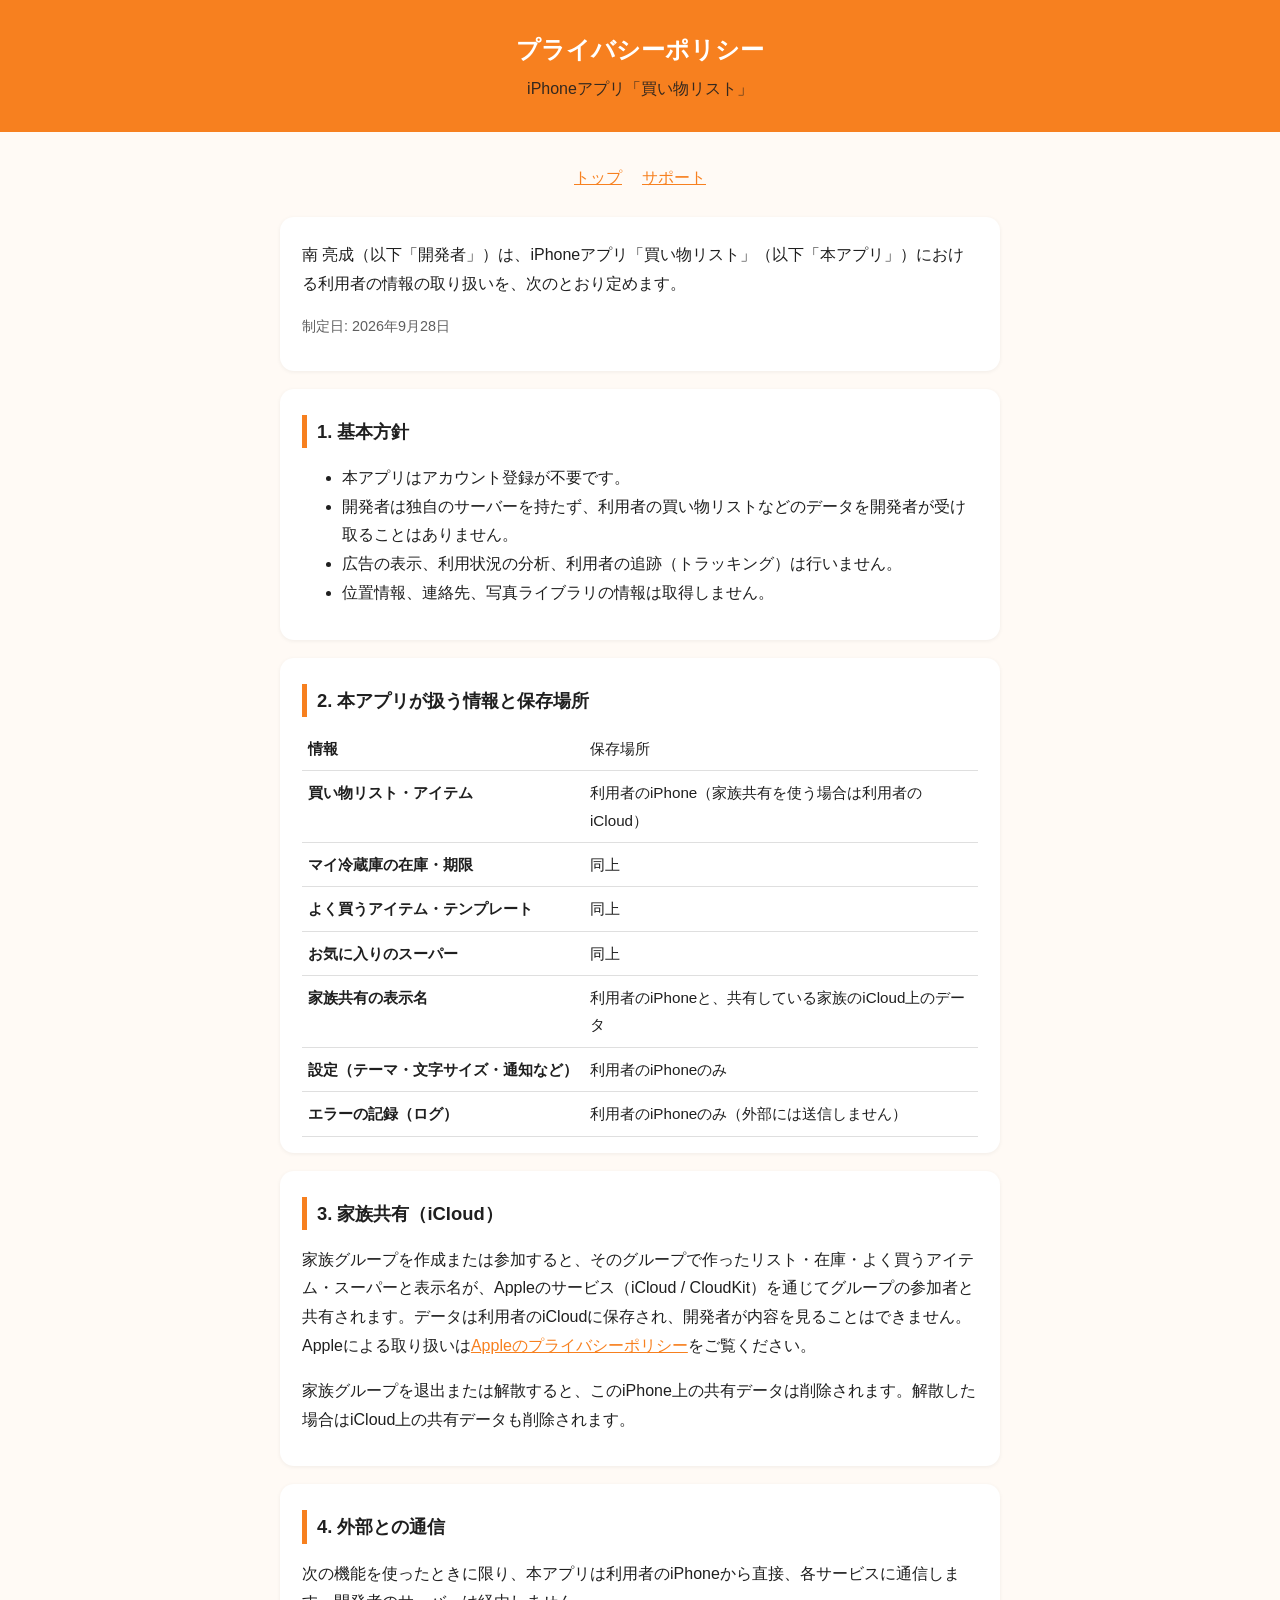
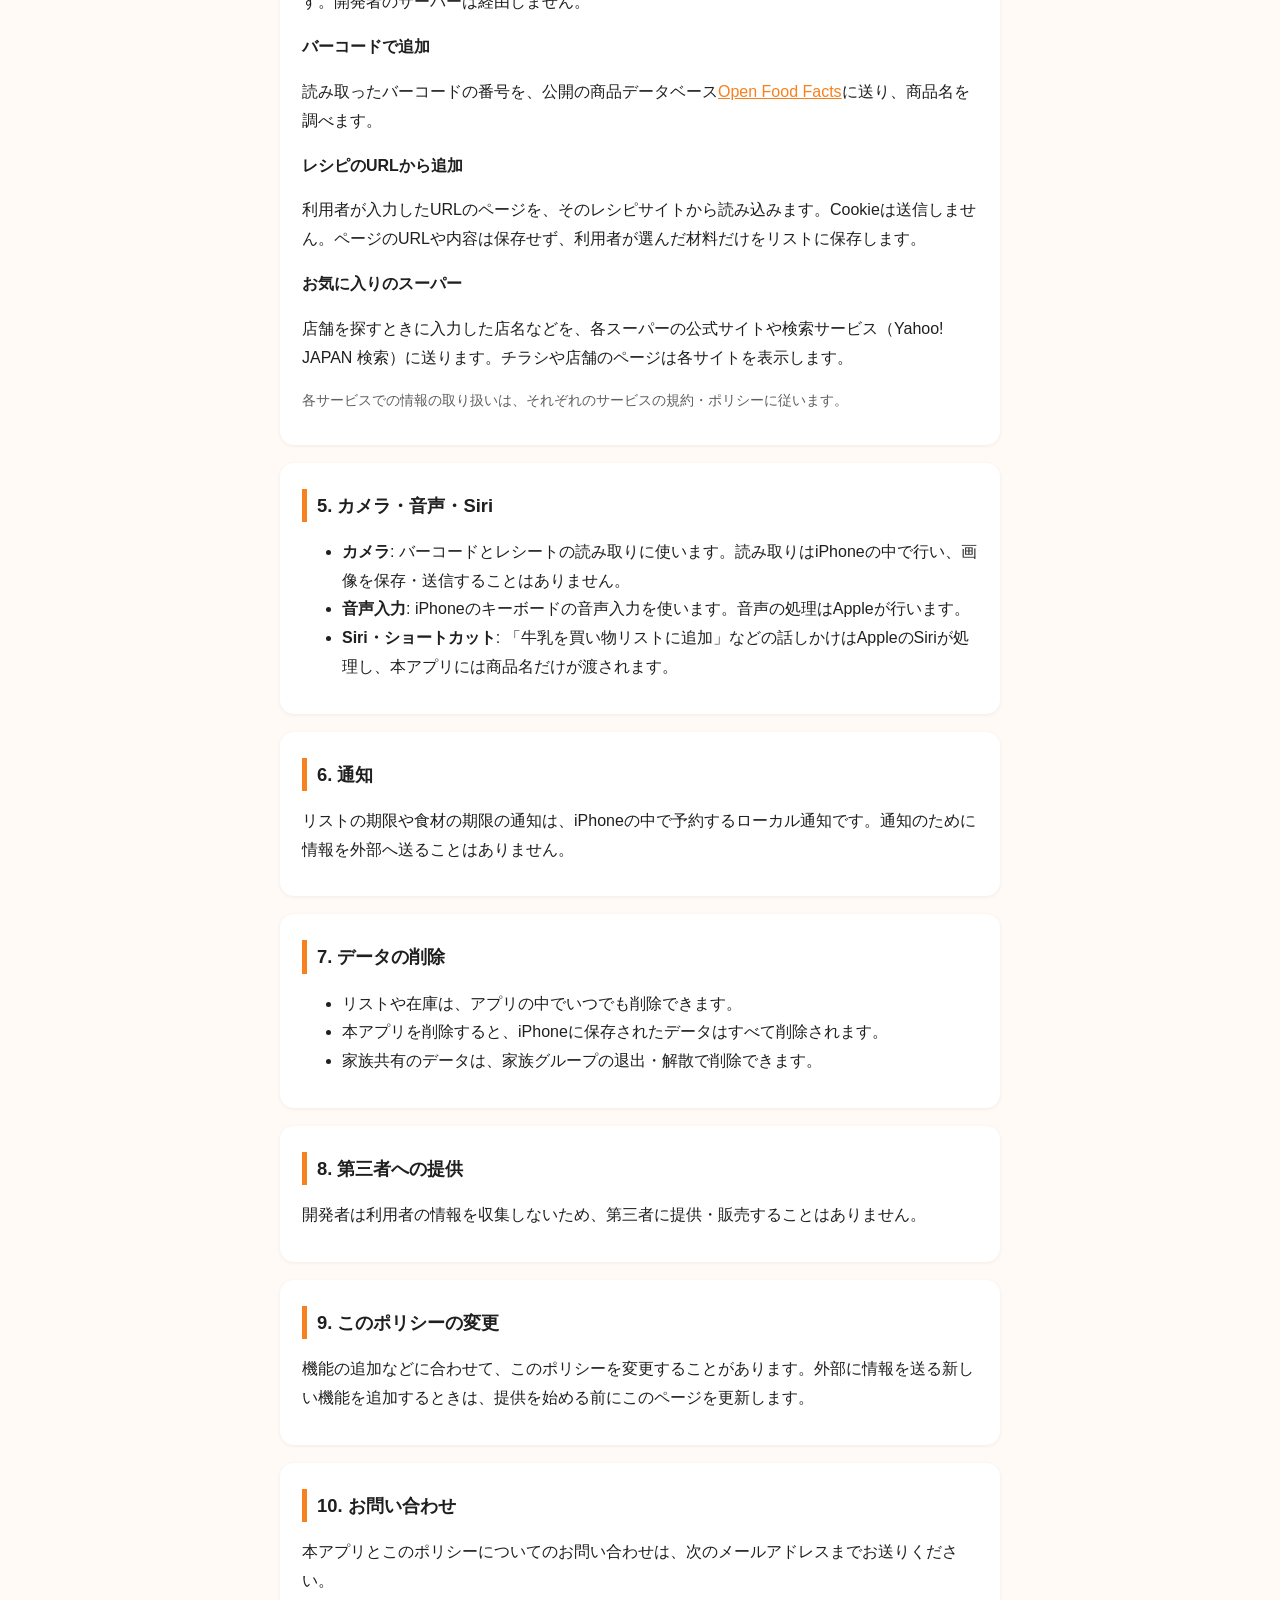
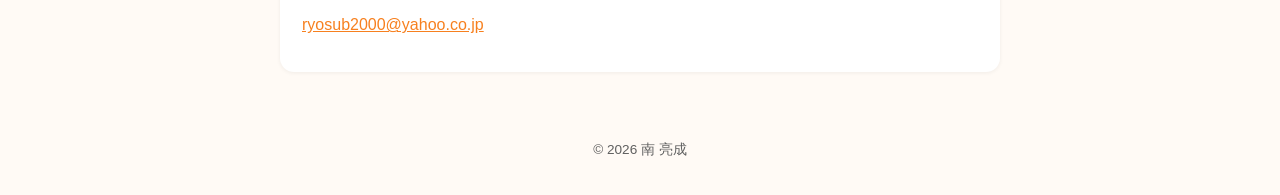
==== privacy.html @ 5af8b423 "サポート・プライバシーポリシーのページを追加 Co-authored-by: Cursor <cursoragent@cursor.com>" ====
<!doctype html>
<html lang="ja">
<head>
  <meta charset="utf-8">
  <meta name="viewport" content="width=device-width, initial-scale=1">
  <title>プライバシーポリシー｜買い物リスト</title>
  <link rel="stylesheet" href="style.css">
</head>
<body>
<header>
  <h1>プライバシーポリシー</h1>
  <p>iPhoneアプリ「買い物リスト」</p>
</header>
<main>
  <nav><a href="index.html">トップ</a><a href="support.html">サポート</a></nav>

  <section>
    <p>南 亮成（以下「開発者」）は、iPhoneアプリ「買い物リスト」（以下「本アプリ」）における利用者の情報の取り扱いを、次のとおり定めます。</p>
    <p class="sub">制定日: 2026年9月28日</p>
  </section>

  <section>
    <h2>1. 基本方針</h2>
    <ul>
      <li>本アプリはアカウント登録が不要です。</li>
      <li>開発者は独自のサーバーを持たず、利用者の買い物リストなどのデータを開発者が受け取ることはありません。</li>
      <li>広告の表示、利用状況の分析、利用者の追跡（トラッキング）は行いません。</li>
      <li>位置情報、連絡先、写真ライブラリの情報は取得しません。</li>
    </ul>
  </section>

  <section>
    <h2>2. 本アプリが扱う情報と保存場所</h2>
    <table>
      <tr><th>情報</th><td>保存場所</td></tr>
      <tr><th>買い物リスト・アイテム</th><td>利用者のiPhone（家族共有を使う場合は利用者のiCloud）</td></tr>
      <tr><th>マイ冷蔵庫の在庫・期限</th><td>同上</td></tr>
      <tr><th>よく買うアイテム・テンプレート</th><td>同上</td></tr>
      <tr><th>お気に入りのスーパー</th><td>同上</td></tr>
      <tr><th>家族共有の表示名</th><td>利用者のiPhoneと、共有している家族のiCloud上のデータ</td></tr>
      <tr><th>設定（テーマ・文字サイズ・通知など）</th><td>利用者のiPhoneのみ</td></tr>
      <tr><th>エラーの記録（ログ）</th><td>利用者のiPhoneのみ（外部には送信しません）</td></tr>
    </table>
  </section>

  <section>
    <h2>3. 家族共有（iCloud）</h2>
    <p>家族グループを作成または参加すると、そのグループで作ったリスト・在庫・よく買うアイテム・スーパーと表示名が、Appleのサービス（iCloud / CloudKit）を通じてグループの参加者と共有されます。データは利用者のiCloudに保存され、開発者が内容を見ることはできません。Appleによる取り扱いは<a href="https://www.apple.com/jp/legal/privacy/">Appleのプライバシーポリシー</a>をご覧ください。</p>
    <p>家族グループを退出または解散すると、このiPhone上の共有データは削除されます。解散した場合はiCloud上の共有データも削除されます。</p>
  </section>

  <section>
    <h2>4. 外部との通信</h2>
    <p>次の機能を使ったときに限り、本アプリは利用者のiPhoneから直接、各サービスに通信します。開発者のサーバーは経由しません。</p>
    <h3>バーコードで追加</h3>
    <p>読み取ったバーコードの番号を、公開の商品データベース<a href="https://world.openfoodfacts.org/">Open Food Facts</a>に送り、商品名を調べます。</p>
    <h3>レシピのURLから追加</h3>
    <p>利用者が入力したURLのページを、そのレシピサイトから読み込みます。Cookieは送信しません。ページのURLや内容は保存せず、利用者が選んだ材料だけをリストに保存します。</p>
    <h3>お気に入りのスーパー</h3>
    <p>店舗を探すときに入力した店名などを、各スーパーの公式サイトや検索サービス（Yahoo! JAPAN 検索）に送ります。チラシや店舗のページは各サイトを表示します。</p>
    <p class="sub">各サービスでの情報の取り扱いは、それぞれのサービスの規約・ポリシーに従います。</p>
  </section>

  <section>
    <h2>5. カメラ・音声・Siri</h2>
    <ul>
      <li><strong>カメラ</strong>: バーコードとレシートの読み取りに使います。読み取りはiPhoneの中で行い、画像を保存・送信することはありません。</li>
      <li><strong>音声入力</strong>: iPhoneのキーボードの音声入力を使います。音声の処理はAppleが行います。</li>
      <li><strong>Siri・ショートカット</strong>: 「牛乳を買い物リストに追加」などの話しかけはAppleのSiriが処理し、本アプリには商品名だけが渡されます。</li>
    </ul>
  </section>

  <section>
    <h2>6. 通知</h2>
    <p>リストの期限や食材の期限の通知は、iPhoneの中で予約するローカル通知です。通知のために情報を外部へ送ることはありません。</p>
  </section>

  <section>
    <h2>7. データの削除</h2>
    <ul>
      <li>リストや在庫は、アプリの中でいつでも削除できます。</li>
      <li>本アプリを削除すると、iPhoneに保存されたデータはすべて削除されます。</li>
      <li>家族共有のデータは、家族グループの退出・解散で削除できます。</li>
    </ul>
  </section>

  <section>
    <h2>8. 第三者への提供</h2>
    <p>開発者は利用者の情報を収集しないため、第三者に提供・販売することはありません。</p>
  </section>

  <section>
    <h2>9. このポリシーの変更</h2>
    <p>機能の追加などに合わせて、このポリシーを変更することがあります。外部に情報を送る新しい機能を追加するときは、提供を始める前にこのページを更新します。</p>
  </section>

  <section>
    <h2>10. お問い合わせ</h2>
    <p>本アプリとこのポリシーについてのお問い合わせは、次のメールアドレスまでお送りください。</p>
    <p><a href="mailto:ryosub2000@yahoo.co.jp">ryosub2000@yahoo.co.jp</a></p>
  </section>
</main>
<footer>© 2026 南 亮成</footer>
</body>
</html>
---- style.css ----
:root {
  --accent: #f7801f;
  --text: #1f1f1f;
  --sub: #5f5f5f;
  --bg: #fffaf5;
  --card: #ffffff;
}
@media (prefers-color-scheme: dark) {
  :root {
    --text: #f2f2f2;
    --sub: #b5b5b5;
    --bg: #1b1714;
    --card: #26211d;
  }
}
* { box-sizing: border-box; }
body {
  margin: 0;
  font-family: -apple-system, BlinkMacSystemFont, "Hiragino Sans", "Hiragino Kaku Gothic ProN", "Noto Sans JP", sans-serif;
  color: var(--text);
  background: var(--bg);
  line-height: 1.8;
}
header {
  background: var(--accent);
  color: #fff;
  padding: 28px 20px;
  text-align: center;
}
header h1 { margin: 0; font-size: 1.5rem; }
header p { margin: 4px 0 0; opacity: .9; }
main { max-width: 760px; margin: 0 auto; padding: 24px 20px 48px; }
section {
  background: var(--card);
  border-radius: 14px;
  padding: 8px 22px 16px;
  margin: 0 0 18px;
  box-shadow: 0 1px 4px rgba(0, 0, 0, .06);
}
h2 { font-size: 1.15rem; border-left: 5px solid var(--accent); padding-left: 10px; margin: 18px 0 10px; }
h3 { font-size: 1rem; margin: 16px 0 4px; }
p, li { color: var(--text); }
.sub { color: var(--sub); font-size: .9rem; }
a { color: var(--accent); }
nav { text-align: center; margin: 8px 0 24px; }
nav a { margin: 0 10px; }
table { width: 100%; border-collapse: collapse; font-size: .95rem; }
th, td { text-align: left; vertical-align: top; padding: 8px 6px; border-bottom: 1px solid rgba(127, 127, 127, .25); }
th { white-space: nowrap; }
footer { text-align: center; color: var(--sub); font-size: .85rem; padding-bottom: 32px; }
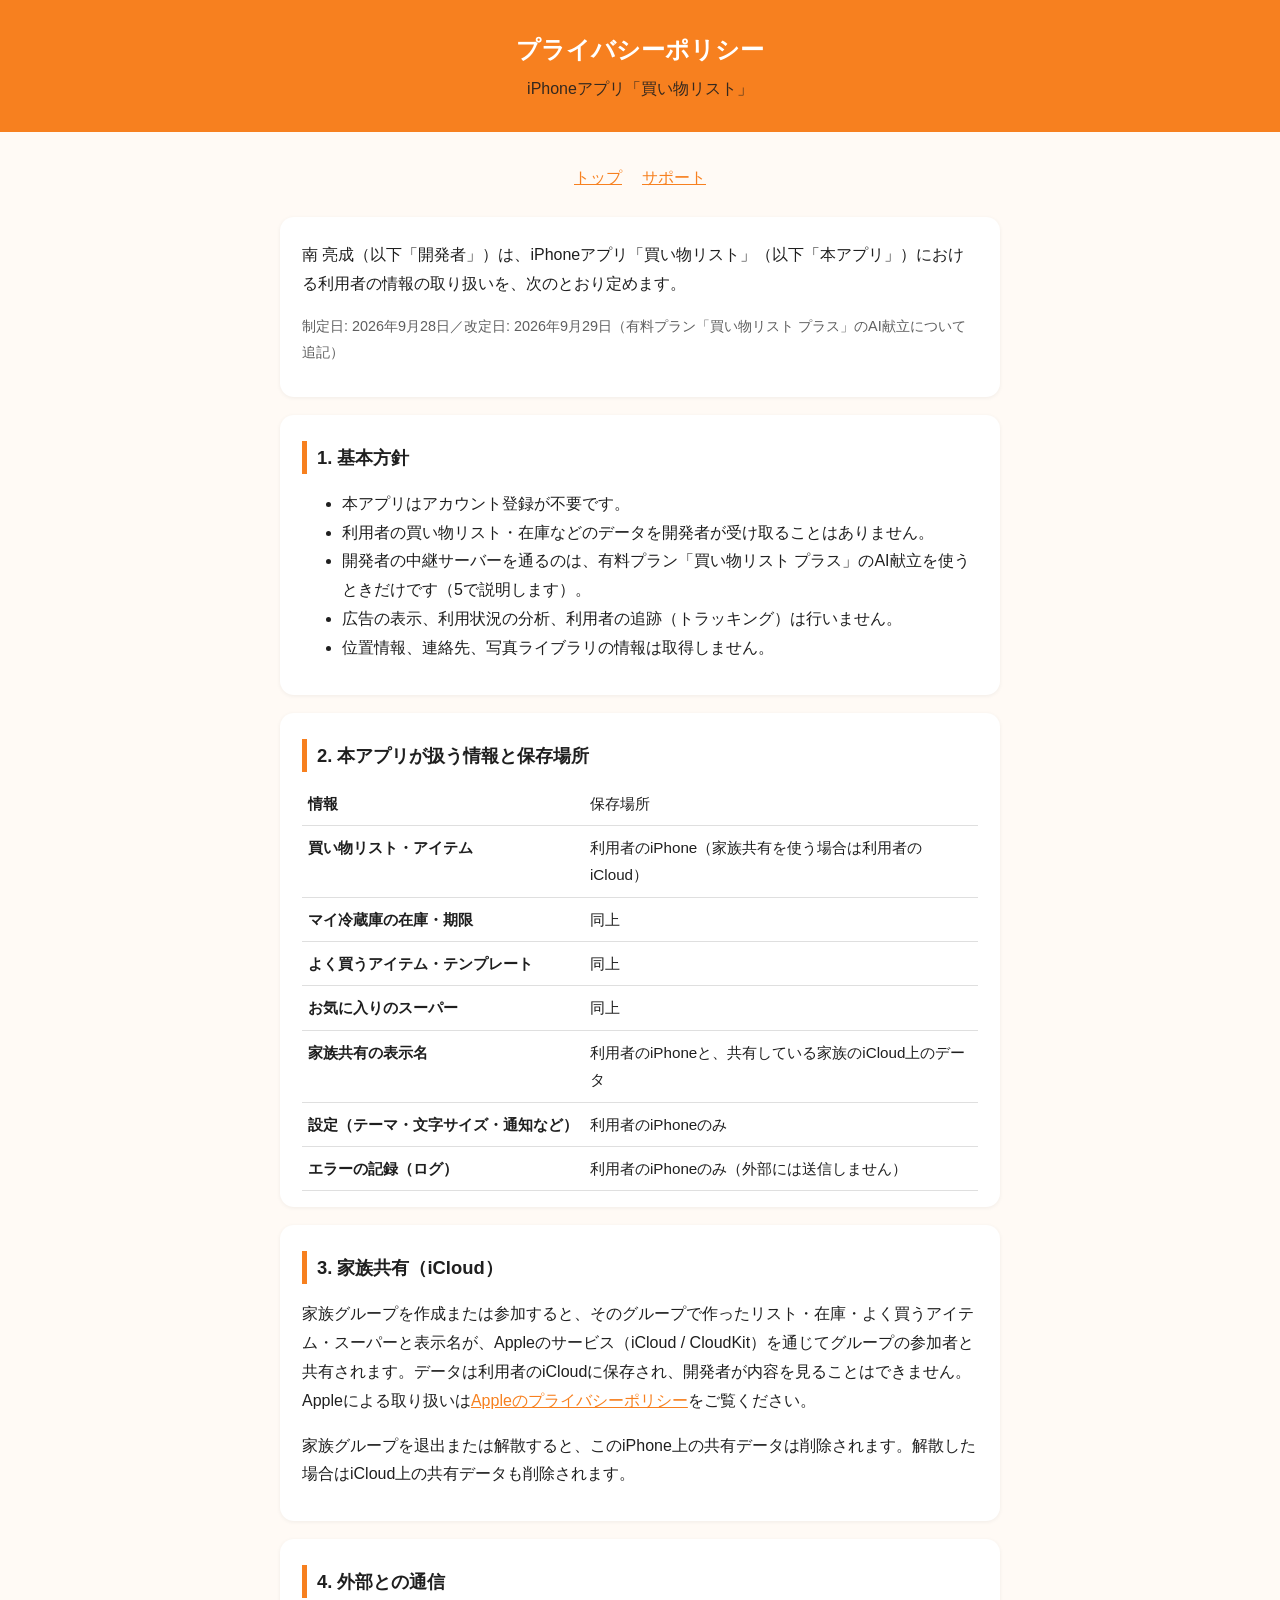
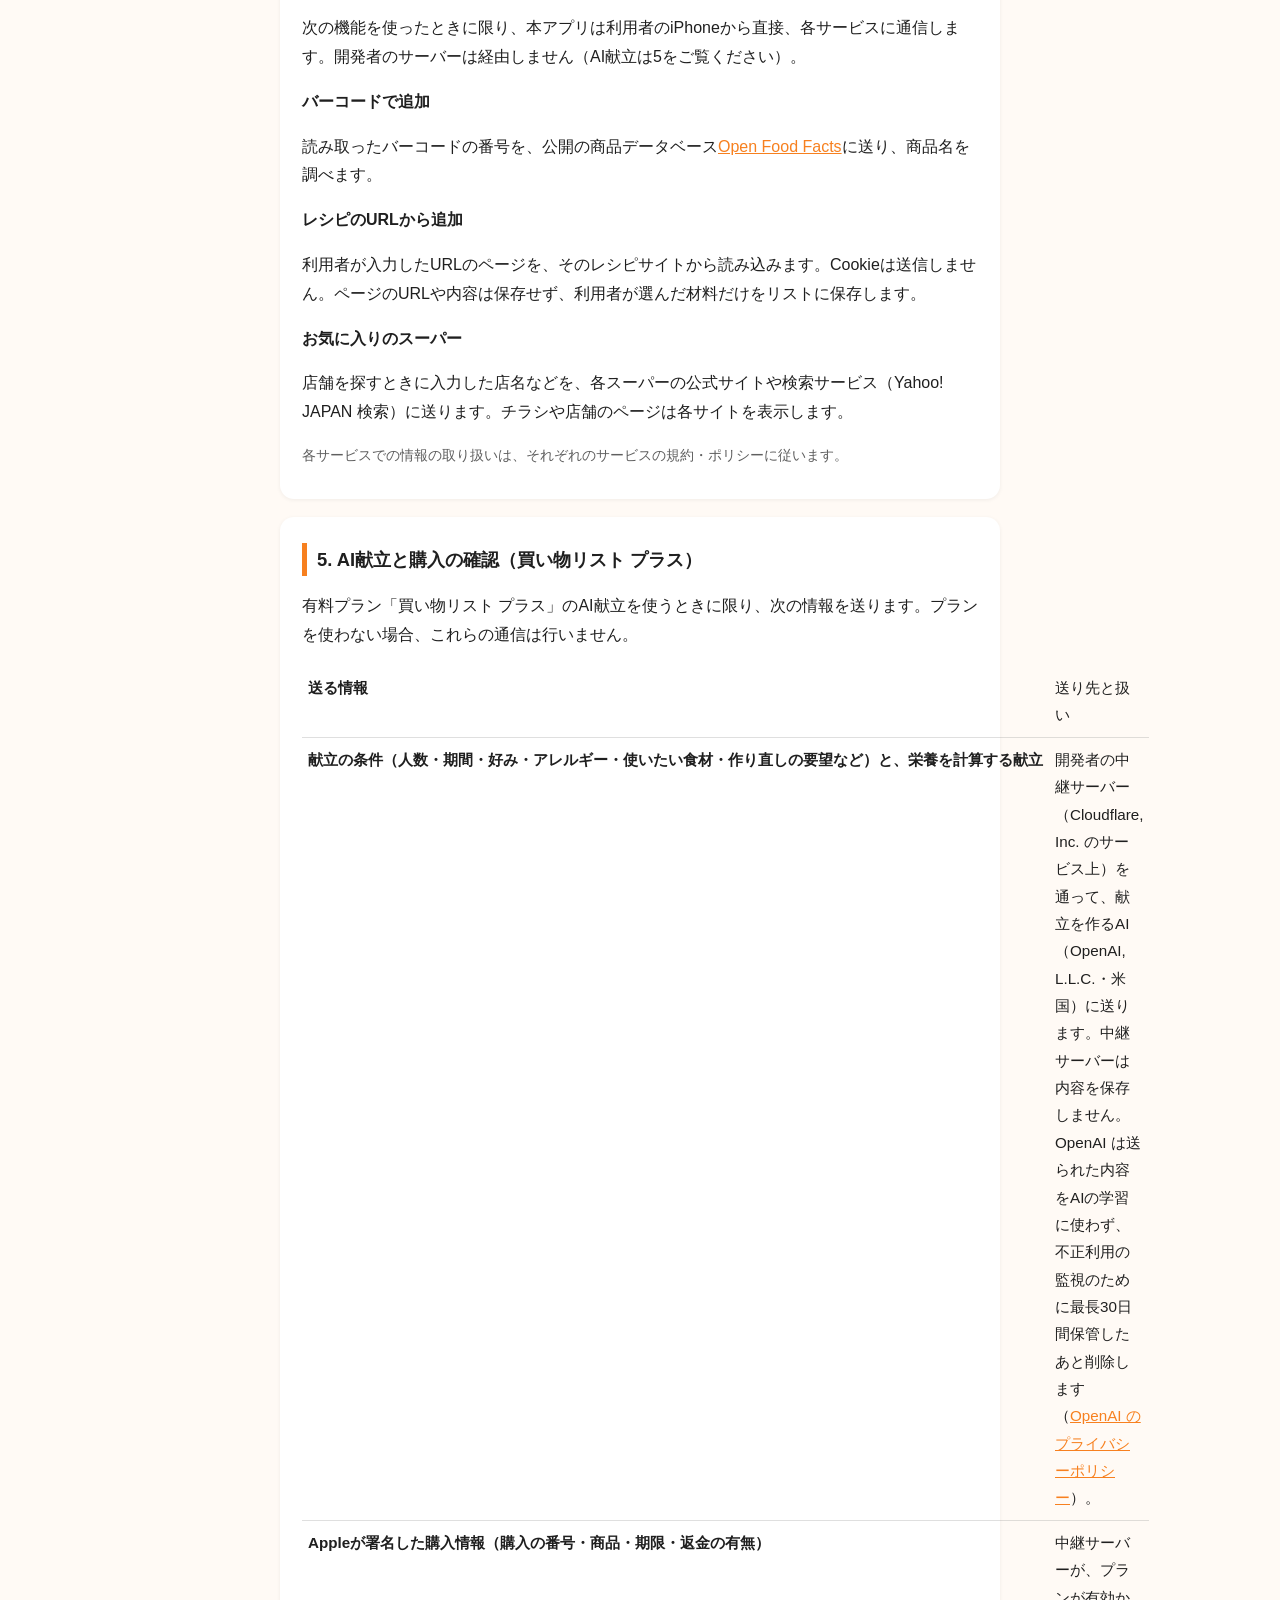
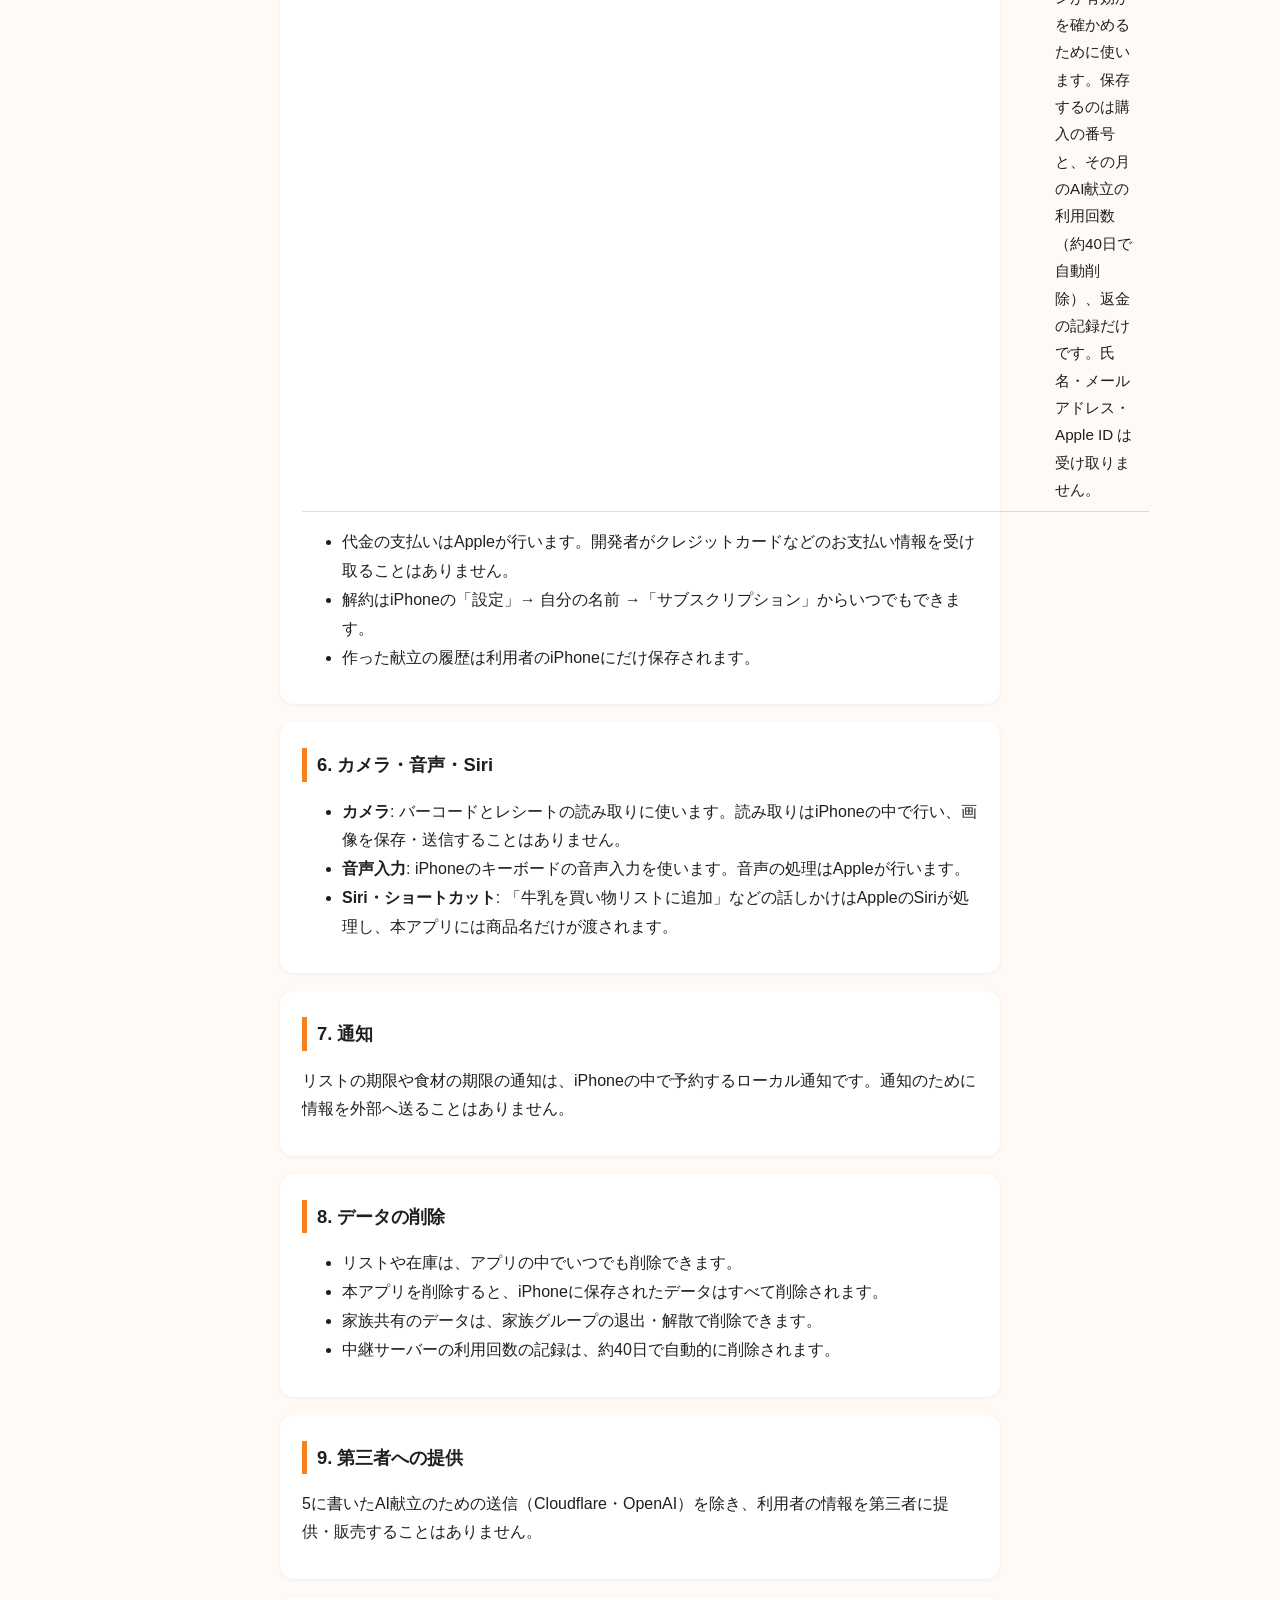
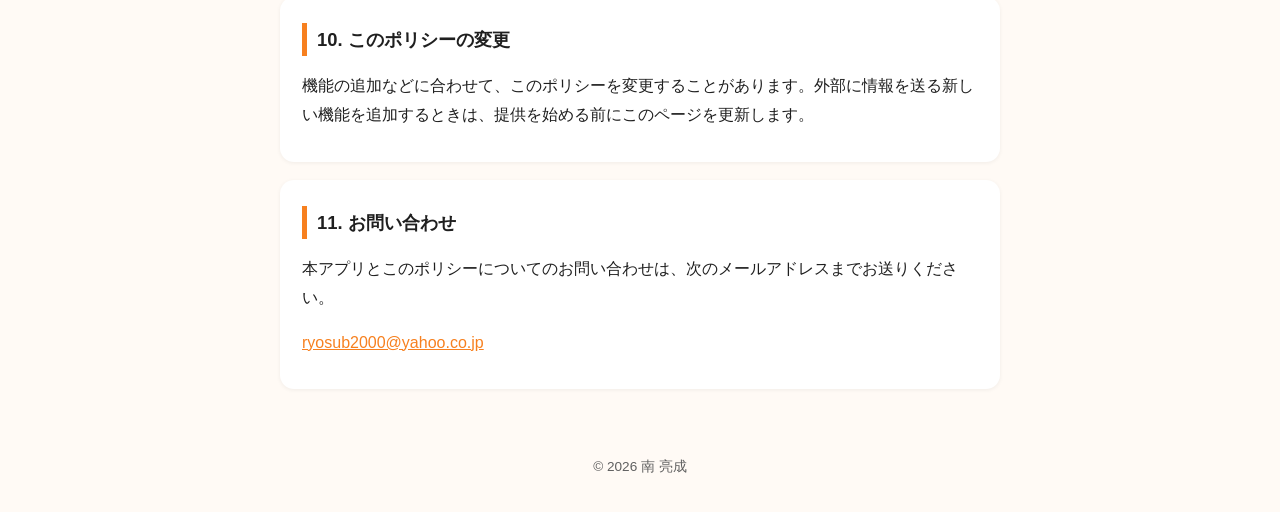
==== commit 09dc93eb: "プライバシーポリシーを改定: AI献立（買い物リスト プラス）と購入情報の扱いを追記 Co-authored-by: Cursor <cursoragent@cursor.com>" ====
--- a/privacy.html
+++ b/privacy.html
@@ -16,14 +16,15 @@
 
   <section>
     <p>南 亮成（以下「開発者」）は、iPhoneアプリ「買い物リスト」（以下「本アプリ」）における利用者の情報の取り扱いを、次のとおり定めます。</p>
-    <p class="sub">制定日: 2026年9月28日</p>
+    <p class="sub">制定日: 2026年9月28日／改定日: 2026年9月29日（有料プラン「買い物リスト プラス」のAI献立について追記）</p>
   </section>
 
   <section>
     <h2>1. 基本方針</h2>
     <ul>
       <li>本アプリはアカウント登録が不要です。</li>
-      <li>開発者は独自のサーバーを持たず、利用者の買い物リストなどのデータを開発者が受け取ることはありません。</li>
+      <li>利用者の買い物リスト・在庫などのデータを開発者が受け取ることはありません。</li>
+      <li>開発者の中継サーバーを通るのは、有料プラン「買い物リスト プラス」のAI献立を使うときだけです（5で説明します）。</li>
       <li>広告の表示、利用状況の分析、利用者の追跡（トラッキング）は行いません。</li>
       <li>位置情報、連絡先、写真ライブラリの情報は取得しません。</li>
     </ul>
@@ -51,7 +52,7 @@
 
   <section>
     <h2>4. 外部との通信</h2>
-    <p>次の機能を使ったときに限り、本アプリは利用者のiPhoneから直接、各サービスに通信します。開発者のサーバーは経由しません。</p>
+    <p>次の機能を使ったときに限り、本アプリは利用者のiPhoneから直接、各サービスに通信します。開発者のサーバーは経由しません（AI献立は5をご覧ください）。</p>
     <h3>バーコードで追加</h3>
     <p>読み取ったバーコードの番号を、公開の商品データベース<a href="https://world.openfoodfacts.org/">Open Food Facts</a>に送り、商品名を調べます。</p>
     <h3>レシピのURLから追加</h3>
@@ -62,7 +63,22 @@
   </section>
 
   <section>
-    <h2>5. カメラ・音声・Siri</h2>
+    <h2>5. AI献立と購入の確認（買い物リスト プラス）</h2>
+    <p>有料プラン「買い物リスト プラス」のAI献立を使うときに限り、次の情報を送ります。プランを使わない場合、これらの通信は行いません。</p>
+    <table>
+      <tr><th>送る情報</th><td>送り先と扱い</td></tr>
+      <tr><th>献立の条件（人数・期間・好み・アレルギー・使いたい食材・作り直しの要望など）と、栄養を計算する献立</th><td>開発者の中継サーバー（Cloudflare, Inc. のサービス上）を通って、献立を作るAI（OpenAI, L.L.C.・米国）に送ります。中継サーバーは内容を保存しません。OpenAI は送られた内容をAIの学習に使わず、不正利用の監視のために最長30日間保管したあと削除します（<a href="https://openai.com/policies/privacy-policy/">OpenAI のプライバシーポリシー</a>）。</td></tr>
+      <tr><th>Appleが署名した購入情報（購入の番号・商品・期限・返金の有無）</th><td>中継サーバーが、プランが有効かを確かめるために使います。保存するのは購入の番号と、その月のAI献立の利用回数（約40日で自動削除）、返金の記録だけです。氏名・メールアドレス・Apple ID は受け取りません。</td></tr>
+    </table>
+    <ul>
+      <li>代金の支払いはAppleが行います。開発者がクレジットカードなどのお支払い情報を受け取ることはありません。</li>
+      <li>解約はiPhoneの「設定」→ 自分の名前 →「サブスクリプション」からいつでもできます。</li>
+      <li>作った献立の履歴は利用者のiPhoneにだけ保存されます。</li>
+    </ul>
+  </section>
+
+  <section>
+    <h2>6. カメラ・音声・Siri</h2>
     <ul>
       <li><strong>カメラ</strong>: バーコードとレシートの読み取りに使います。読み取りはiPhoneの中で行い、画像を保存・送信することはありません。</li>
       <li><strong>音声入力</strong>: iPhoneのキーボードの音声入力を使います。音声の処理はAppleが行います。</li>
@@ -71,31 +87,32 @@
   </section>
 
   <section>
-    <h2>6. 通知</h2>
+    <h2>7. 通知</h2>
     <p>リストの期限や食材の期限の通知は、iPhoneの中で予約するローカル通知です。通知のために情報を外部へ送ることはありません。</p>
   </section>
 
   <section>
-    <h2>7. データの削除</h2>
+    <h2>8. データの削除</h2>
     <ul>
       <li>リストや在庫は、アプリの中でいつでも削除できます。</li>
       <li>本アプリを削除すると、iPhoneに保存されたデータはすべて削除されます。</li>
       <li>家族共有のデータは、家族グループの退出・解散で削除できます。</li>
+      <li>中継サーバーの利用回数の記録は、約40日で自動的に削除されます。</li>
     </ul>
   </section>
 
   <section>
-    <h2>8. 第三者への提供</h2>
-    <p>開発者は利用者の情報を収集しないため、第三者に提供・販売することはありません。</p>
+    <h2>9. 第三者への提供</h2>
+    <p>5に書いたAI献立のための送信（Cloudflare・OpenAI）を除き、利用者の情報を第三者に提供・販売することはありません。</p>
   </section>
 
   <section>
-    <h2>9. このポリシーの変更</h2>
+    <h2>10. このポリシーの変更</h2>
     <p>機能の追加などに合わせて、このポリシーを変更することがあります。外部に情報を送る新しい機能を追加するときは、提供を始める前にこのページを更新します。</p>
   </section>
 
   <section>
-    <h2>10. お問い合わせ</h2>
+    <h2>11. お問い合わせ</h2>
     <p>本アプリとこのポリシーについてのお問い合わせは、次のメールアドレスまでお送りください。</p>
     <p><a href="mailto:ryosub2000@yahoo.co.jp">ryosub2000@yahoo.co.jp</a></p>
   </section>
